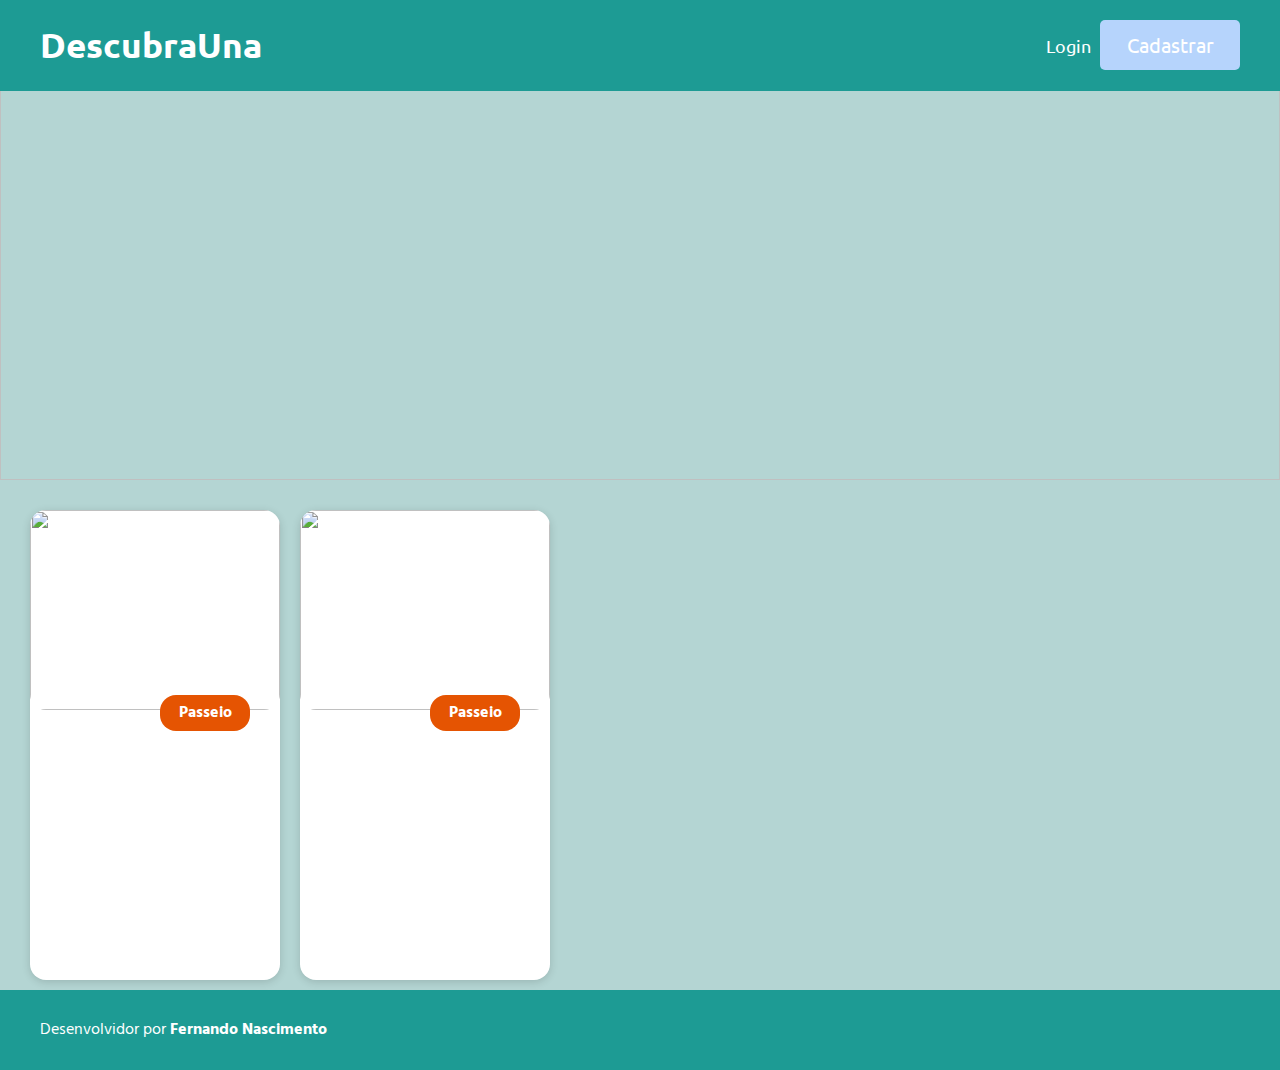
==== src/pages/home.html @ dbb40398 "home" ====
<!DOCTYPE html>
<html lang="en">
<head>
  <meta charset="UTF-8">
  <meta name="viewport" content="width=device-width, initial-scale=1.0">
  <title>Explore os pontos turísticos mais populares da cidade</title>
  <link rel="stylesheet" href="../styles/home.css">
  <style>
    @import url('https://fonts.googleapis.com/css2?family=Montserrat:ital,wght@0,100..900;1,100..900&family=Nunito:ital,wght@0,200..1000;1,200..1000&family=Ubuntu:ital,wght@0,300;0,400;0,500;0,700;1,300;1,400;1,500;1,700&display=swap');
    @import url('https://fonts.googleapis.com/css2?family=Hind:wght@300;400;500;600;700&display=swap');
    </style>
</head>
<body>
  <div class="ctBackground">
    <header>
      <nav>
          <div class="ctLogo">
            <h1 id="txtLogo">DescubraUna</h1>
          </div>
          <div class="ctLogin">
            <a id="linkLogin">Login</a>
            <button class="btCad"><a href="">Cadastrar</a></button>
          </div>
      </nav>
    </header>
    <div class="ctImg"><img src="https://images.unsplash.com/photo-1495171081156-cc1209ddf6a0?q=80&w=1374&auto=format&fit=crop&ixlib=rb-4.0.3&ixid=M3wxMjA3fDB8MHxwaG90by1wYWdlfHx8fGVufDB8fHx8fA%3D%3D" alt="">
    </div>
    <div class="ctCards">
      <div class="card">
        <div class="ctImgCard">
          <div>
            <img src="https://cdn.getyourguide.com/img/tour/637fbe8a9b1ec.png/145.jpg" alt="">
            <div class="ctTag">
              <span>Passeio</span>
            </div>
          </div>
        </div>
      </div>
      <div class="card">
        <div class="ctImgCard">
          <div>
            <img src="https://paratybooking.com.br/wp-content/uploads/2020/01/passeio-de-lancha-em-paraty-rj-2.png" alt="">
            <div class="ctTag">
              <span>Passeio</span>
            </div>
          </div>
        </div>
      </div>
    </div>
    <footer>
      <p>Desenvolvidor por <a target="_blank" href="https://www.linkedin.com/in/fernando-nascimento-b35658118/">Fernando Nascimento</a></p>
    </footer>
  </div>
</body>
</html>
---- src/styles/home.css ----
html, body {
  min-height: 100%;
  margin: 0px;
  padding: 0px;
}

body {
  height: 100%;
  margin: 0;
  padding: 0;
}

.ctBackground{
  height: 100%;
  background-color: #b4d5d3;
  margin: 0;
}

header{
  background-color: #1d9b94;
  position: fixed;
  width: 100%;
}

nav{
  display: flex;
  flex-direction: row;
  justify-content: space-between;
  align-items: center;
  box-sizing: border-box;
  padding: 0 40px 0 40px;
}

#txtLogo{
  font-size: 35px;
  font-family: 'Ubuntu';
  color: #ffffff;
}

#linkLogin{
  text-decoration: none;
  font-family: 'Ubuntu';
  font-size: 18px;
  color: #ffffff;
}

.btCad{
  width: 140px;
  height: 50px;
  margin-left: 5px;
  border: none;
  border-radius: 5px;
  background-color: #b6d4fc;
}

.btCad a{
  text-decoration: none;
  font-family: 'Ubuntu';
  font-size: 20px;
  color: #ffffff;
}

.ctImg{
  height: 480px;
}

.ctImg img{
  width: 100%;
  height: 100%;
  object-fit: cover;
}

.ctCards{
  height: 470px;
  margin: 20px;
  display: flex;
  flex-direction: row;
}

.card{
  margin: 10px;
  height: 100%;
  width: 250px;
  background-color: #ffffff;
  border-radius: 16px;
  box-shadow: rgba(0, 0, 0, 0.15) 0px 2px 8px;
}

.ctImgCard img{
  width: 100%;
  height: 200px;
  object-fit: cover;
  border-radius: 16px;
}

.ctTag{
  color: #FFF;
  background: #E55402;
  font-family: 'Ubuntu';
  width: 80px;
  border-radius: 16px;
  padding: 5px;
  position: relative;
  right: -130px;
  top: -19px;
  display: flex;
  flex-direction: row;
  justify-content: center;
}

.ctTag span{
  font-family: 'hind';
  font-weight: 700;
}

footer{
  background-color: #1d9b94;
  width: 100%;
  height: 80px;
  display: flex;
  flex-direction: row;
  align-items: center;
  padding-left: 40px;
}

footer p{
  font-family: 'hind';
  font-weight: 400;
  color: #ffffff;
}

footer p a{
  text-decoration: none;
  color: #ffffff;
  font-family: 'hind';
  font-weight: 700;
}
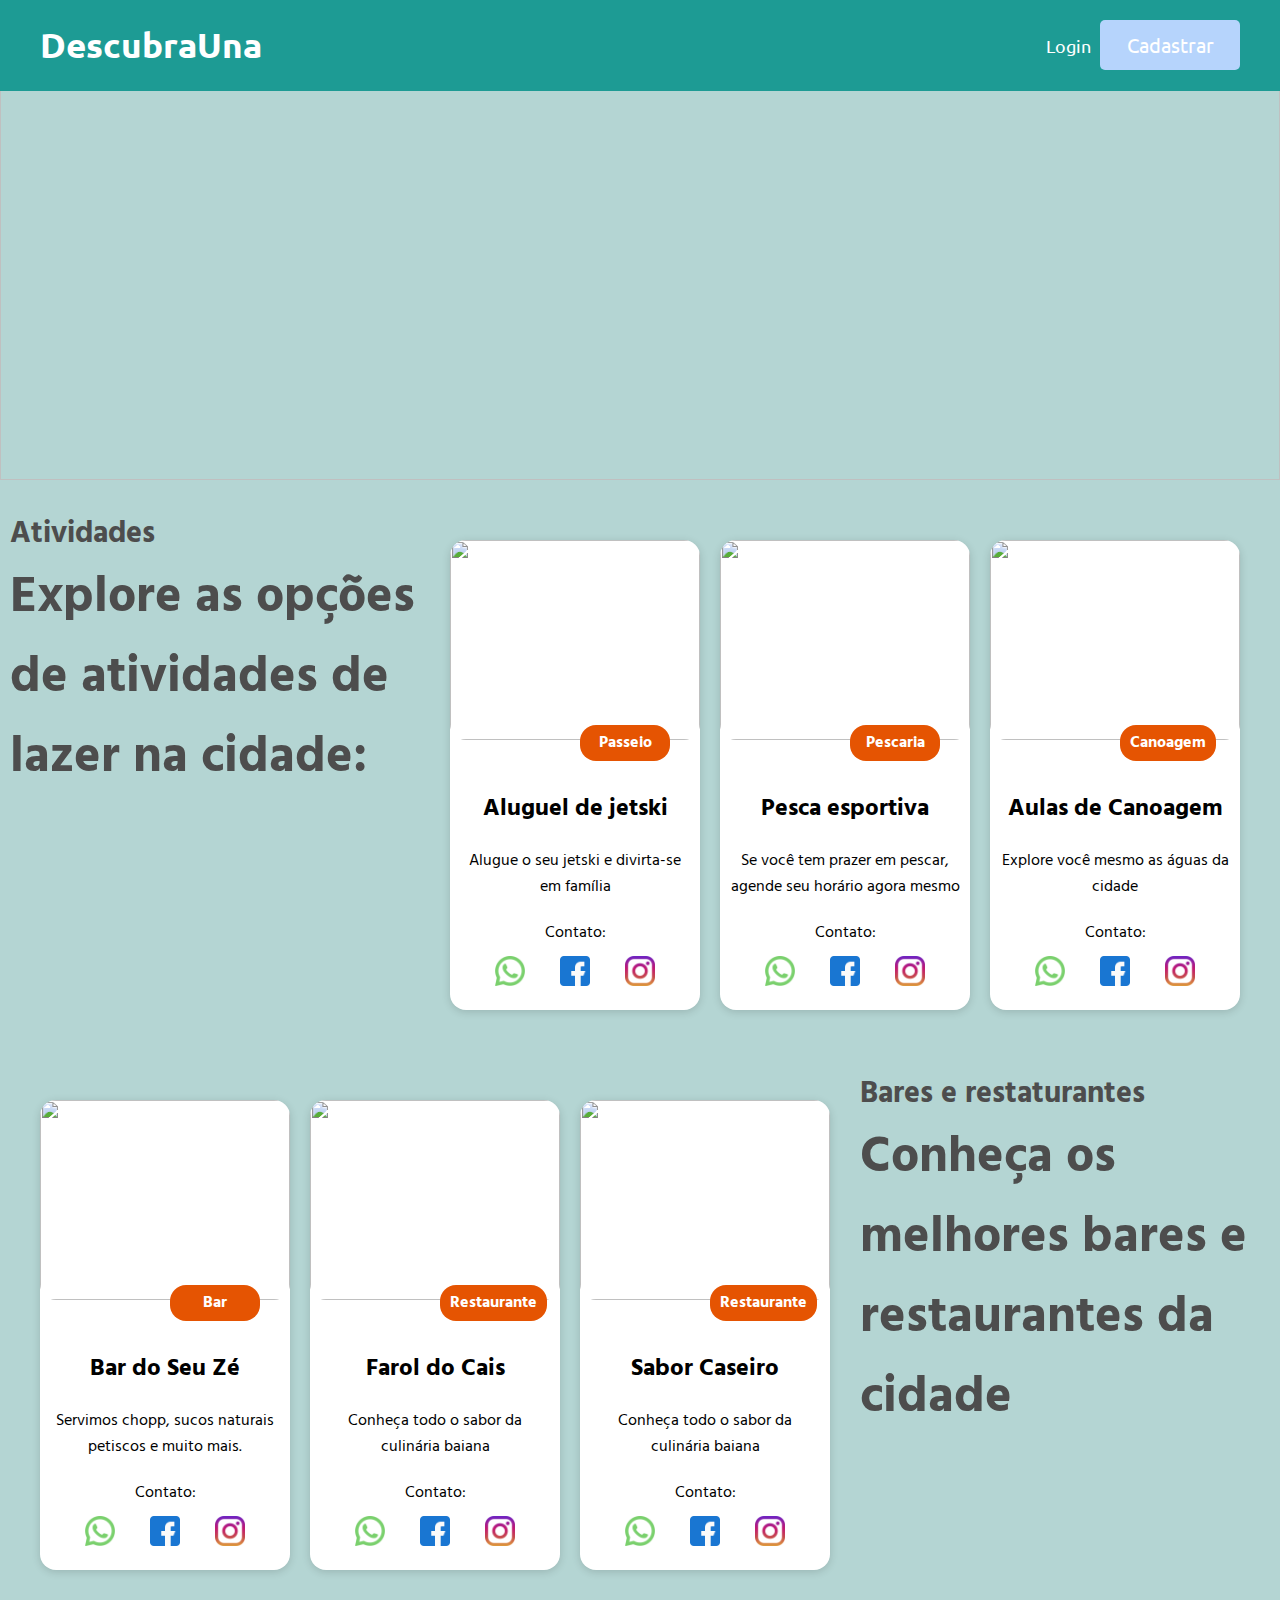
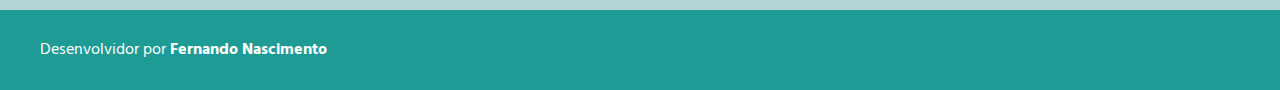
==== commit b1660d07: "entrega 1" ====
--- a/src/pages/home.html
+++ b/src/pages/home.html
@@ -18,35 +18,170 @@
             <h1 id="txtLogo">DescubraUna</h1>
           </div>
           <div class="ctLogin">
-            <a id="linkLogin">Login</a>
-            <button class="btCad"><a href="">Cadastrar</a></button>
+            <a href="/index.html" id="linkLogin">Login</a>
+            <button class="btCad"><a href="/src/pages/register.html">Cadastrar</a></button>
           </div>
       </nav>
     </header>
     <div class="ctImg"><img src="https://images.unsplash.com/photo-1495171081156-cc1209ddf6a0?q=80&w=1374&auto=format&fit=crop&ixlib=rb-4.0.3&ixid=M3wxMjA3fDB8MHxwaG90by1wYWdlfHx8fGVufDB8fHx8fA%3D%3D" alt="">
     </div>
-    <div class="ctCards">
-      <div class="card">
-        <div class="ctImgCard">
-          <div>
-            <img src="https://cdn.getyourguide.com/img/tour/637fbe8a9b1ec.png/145.jpg" alt="">
-            <div class="ctTag">
-              <span>Passeio</span>
+    <div class="ctMain">
+      <div class="ctActivity">
+        <div class="ctCardCategory">
+          <div class="ctCategory">
+            <h2>Atividades</h2>
+          </div>
+          <h2 id="txtDesc">Explore as opções de atividades de lazer na cidade:</h2>
+        </div>
+        <div class="ctCards">
+          <div class="card">
+            <div class="ctImgCard">
+              <div>
+                <img src="https://cdn.getyourguide.com/img/tour/637fbe8a9b1ec.png/145.jpg" alt="">
+                <div class="ctTag">
+                  <span>Passeio</span>
+                </div>
+              </div>
+            </div>
+            <div class="ctCardDesc">
+              <h2 id="title">Aluguel de jetski</h2>
+              <p id="description">Alugue o seu jetski e divirta-se em família</p>
+              <div class="ctContact">
+                <p id="contact">Contato:</p>
+                <div class="ctImgContact">
+                  <a href="#"><img src="../icones/whatsapp.png" alt=""></a>
+                  <a href="#"><img src="../icones/facebook.png" alt=""></a>
+                  <a href="#"><img src="../icones/instagram.png" alt=""></a>
+                </div>
+              </div>
             </div>
           </div>
+          <div class="card">
+            <div class="ctImgCard">
+              <div>
+                <img src="https://www.bigbear.com/imager/s3_us-west-1_amazonaws_com/big-bear/images/LakeActivity/Fishing/FF50K2022-15_bc0d2157d501d4729a3d5631708a6b2e.jpg" alt="">
+                <div class="ctTag">
+                  <span>Pescaria</span>
+                </div>
+              </div>
+            </div>
+            <div class="ctCardDesc">
+              <h2 id="title">Pesca esportiva</h2>
+              <p id="description">Se você tem prazer em pescar, agende seu horário agora mesmo</p>
+              <div class="ctContact">
+                <p id="contact">Contato:</p>
+                <div class="ctImgContact">
+                  <a href="#"><img src="../icones/whatsapp.png" alt=""></a>
+                  <a href="#"><img src="../icones/facebook.png" alt=""></a>
+                  <a href="#"><img src="../icones/instagram.png" alt=""></a>
+                </div>
+              </div>
+            </div>
+          </div>
+          <div class="card">
+            <div class="ctImgCard">
+              <div>
+                <img src="https://assets-global.website-files.com/620d33583b1d5d3a4049c7ed/624185ab700a37ea35cb728a_KW_3126_Kayak.jpg" alt="">
+                <div class="ctTag">
+                  <span>Canoagem</span>
+                </div>
+              </div>
+            </div>
+            <div class="ctCardDesc">
+              <h2 id="title">Aulas de Canoagem</h2>
+              <p id="description">Explore você mesmo as águas da cidade</p>
+              <div class="ctContact">
+                <p id="contact">Contato:</p>
+                <div class="ctImgContact">
+                  <a href="#"><img src="../icones/whatsapp.png" alt=""></a>
+                  <a href="#"><img src="../icones/facebook.png" alt=""></a>
+                  <a href="#"><img src="../icones/instagram.png" alt=""></a>
+                </div>
+              </div>
+            </div>
+          </div>
+          
         </div>
       </div>
-      <div class="card">
-        <div class="ctImgCard">
-          <div>
-            <img src="https://paratybooking.com.br/wp-content/uploads/2020/01/passeio-de-lancha-em-paraty-rj-2.png" alt="">
-            <div class="ctTag">
-              <span>Passeio</span>
+      <div class="ctEstablishments">
+        
+        <div class="ctCards">
+          <div class="card">
+            <div class="ctImgCard">
+              <div>
+                <img src="https://www.falandodeviagem.com.br/imagens20/4e5BAR1.jpg" alt="">
+                <div class="ctTag">
+                  <span>Bar</span>
+                </div>
+              </div>
+            </div>
+            <div class="ctCardDesc">
+              <h2 id="title">Bar do Seu Zé</h2>
+              <p id="description">Servimos chopp, sucos naturais petiscos e muito mais.</p>
+              <div class="ctContact">
+                <p id="contact">Contato:</p>
+                <div class="ctImgContact">
+                  <a href="#"><img src="../icones/whatsapp.png" alt=""></a>
+                  <a href="#"><img src="../icones/facebook.png" alt=""></a>
+                  <a href="#"><img src="../icones/instagram.png" alt=""></a>
+                </div>
+              </div>
             </div>
           </div>
+          <div class="card">
+            <div class="ctImgCard">
+              <div>
+                <img src="https://media-cdn.tripadvisor.com/media/photo-s/12/53/af/55/restaurante-praia.jpg" alt="">
+                <div class="ctTag">
+                  <span>Restaurante</span>
+                </div>
+              </div>
+            </div>
+            <div class="ctCardDesc">
+              <h2 id="title">Farol do Cais</h2>
+              <p id="description">Conheça todo o sabor da culinária baiana</p>
+              <div class="ctContact">
+                <p id="contact">Contato:</p>
+                <div class="ctImgContact">
+                  <a href="#"><img src="../icones/whatsapp.png" alt=""></a>
+                  <a href="#"><img src="../icones/facebook.png" alt=""></a>
+                  <a href="#"><img src="../icones/instagram.png" alt=""></a>
+                </div>
+              </div>
+            </div>
+          </div>
+          <div class="card">
+            <div class="ctImgCard">
+              <div>
+                <img src="https://www.rbsdirect.com.br/imagesrc/25717568.jpg?w=700" alt="">
+                <div class="ctTag">
+                  <span>Restaurante</span>
+                </div>
+              </div>
+            </div>
+            <div class="ctCardDesc">
+              <h2 id="title">Sabor Caseiro</h2>
+              <p id="description">Conheça todo o sabor da culinária baiana</p>
+              <div class="ctContact">
+                <p id="contact">Contato:</p>
+                <div class="ctImgContact">
+                  <a href="#"><img src="../icones/whatsapp.png" alt=""></a>
+                  <a href="#"><img src="../icones/facebook.png" alt=""></a>
+                  <a href="#"><img src="../icones/instagram.png" alt=""></a>
+                </div>
+              </div>
+            </div>
+          </div>
+          
+        </div>
+        <div class="ctCardCategory">
+          <div class="ctCategory">
+            <h2>Bares e restaturantes</h2>
+          </div>
+          <h2 id="txtDesc">Conheça os melhores bares e restaurantes da  cidade</h2>
         </div>
       </div>
-    </div>
+      </div>
     <footer>
       <p>Desenvolvidor por <a target="_blank" href="https://www.linkedin.com/in/fernando-nascimento-b35658118/">Fernando Nascimento</a></p>
     </footer>
--- a/src/styles/home.css
+++ b/src/styles/home.css
@@ -70,6 +70,55 @@
   object-fit: cover;
 }
 
+.ctMain{
+  display: flex;
+  flex-direction: column;
+  padding: 10px;
+  margin-top: 20px;
+  margin-bottom: 20px;
+}
+
+.ctActivity{
+  display: flex;
+  flex-direction: row;
+  justify-content: space-around;
+  margin-bottom: 50px;
+}
+
+.ctEstablishments{
+  display: flex;
+  flex-direction: row;
+  justify-content: space-around;
+}
+
+.ctCategory{
+  display: flex;
+  flex-direction: row;
+}
+
+.ctCategory h2{
+  font-size: 30px;
+  font-family: 'hind';
+  font-weight: 700;
+  max-width: 750px;
+  color: #4d4d4d;
+}
+
+.ctCardCategory{
+  display: flex;
+  flex-direction: column;
+  
+}
+
+#txtDesc{
+  font-family: 'hind';
+  font-weight: 700;
+  font-size: 50px;
+  max-width: 750px;
+  color: #4d4d4d;
+  margin: 0;
+}
+
 .ctCards{
   height: 470px;
   margin: 20px;
@@ -86,6 +135,39 @@
   box-shadow: rgba(0, 0, 0, 0.15) 0px 2px 8px;
 }
 
+.ctCardDesc{
+  display: flex;
+  padding: 10px;
+  flex-direction: column;
+  gap: 20px;
+}
+
+.ctImgContact{
+  padding: 10px 0;
+  display: flex;
+  flex-direction: row;
+  justify-content: space-evenly;
+  width: 100%;
+}
+
+#description, #title{
+  text-align: center;
+}
+
+#contact{
+  text-align: center;
+}
+
+.ctCardDesc p, h2{
+  margin: 0;
+}
+
+.ctCardDesc img{
+  width: 30px;
+  height: 30px;
+}
+
+
 .ctImgCard img{
   width: 100%;
   height: 200px;
@@ -93,13 +175,18 @@
   border-radius: 16px;
 }
 
+.ctCardDesc h2, p{
+  font-family: 'hind';
+}
+
 .ctTag{
   color: #FFF;
   background: #E55402;
   font-family: 'Ubuntu';
-  width: 80px;
+  min-width: 70px;
+  width: fit-content;
   border-radius: 16px;
-  padding: 5px;
+  padding: 5px 10px;
   position: relative;
   right: -130px;
   top: -19px;
